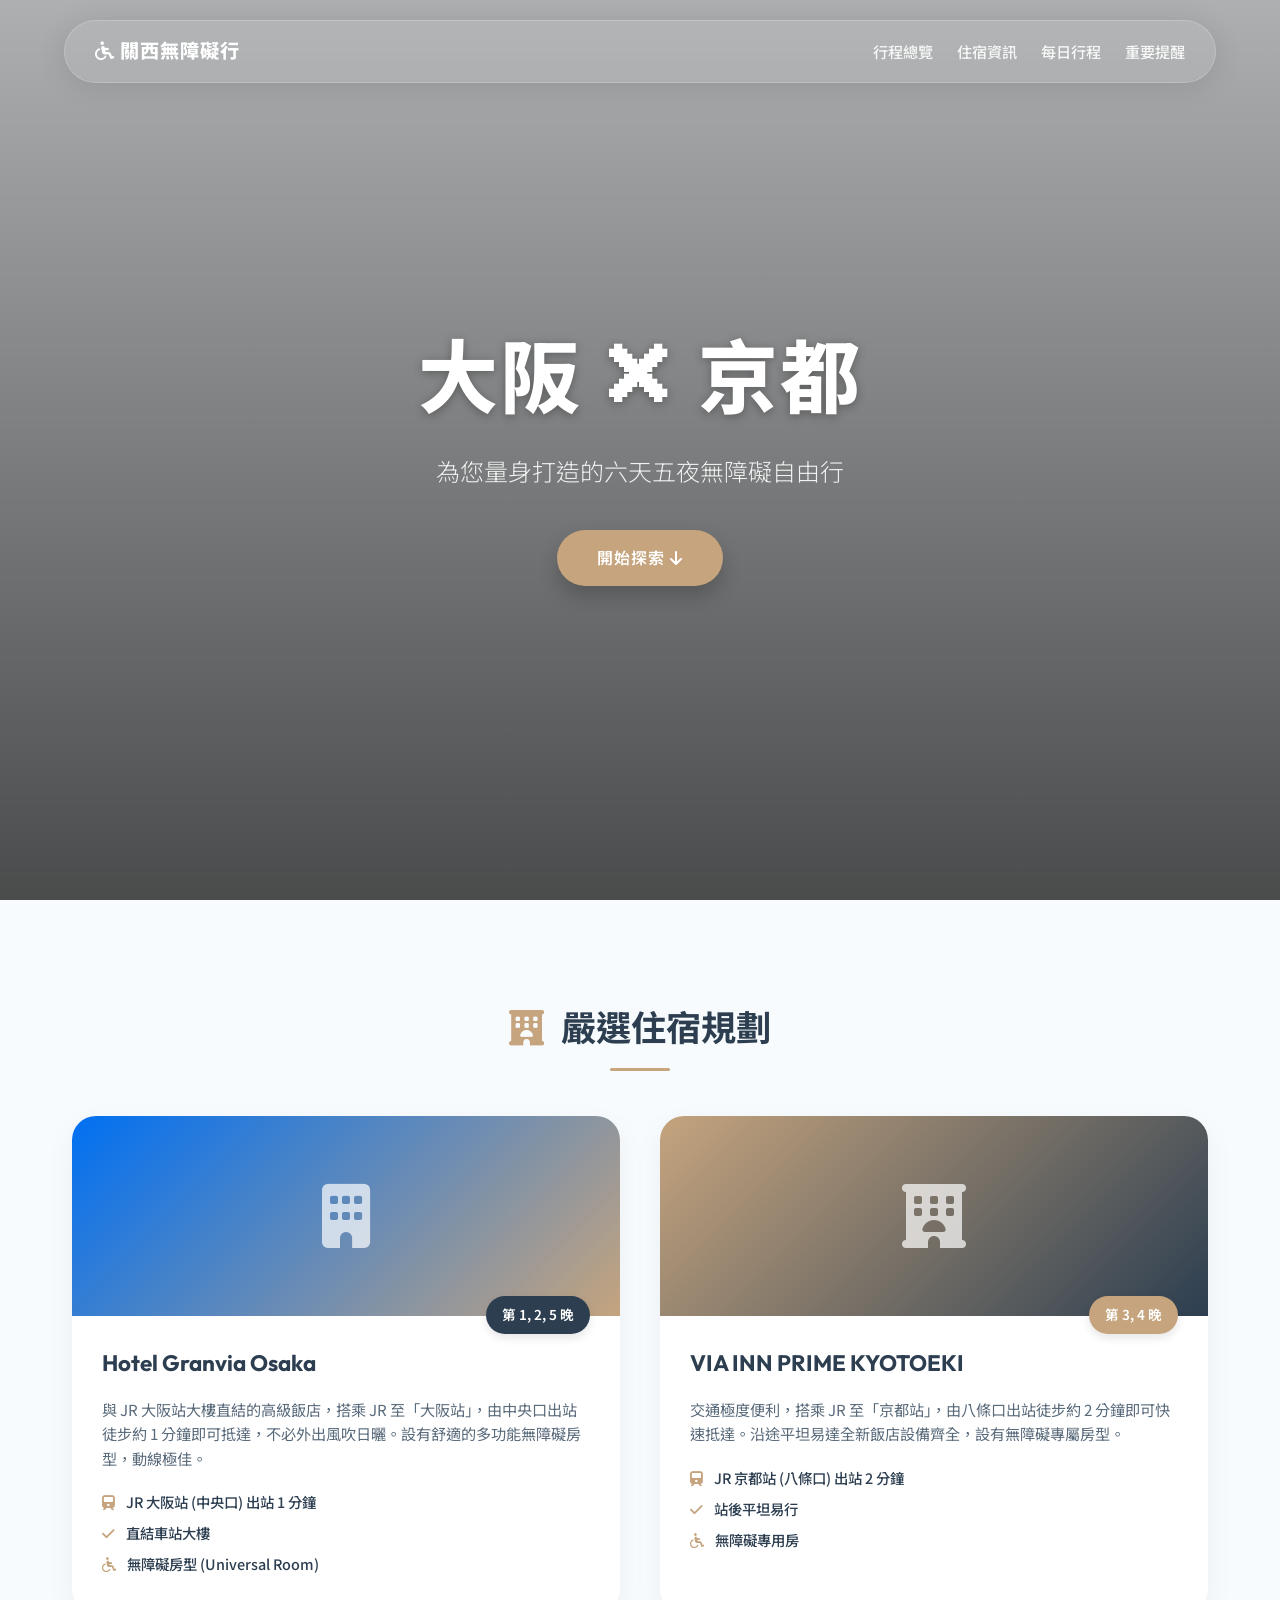
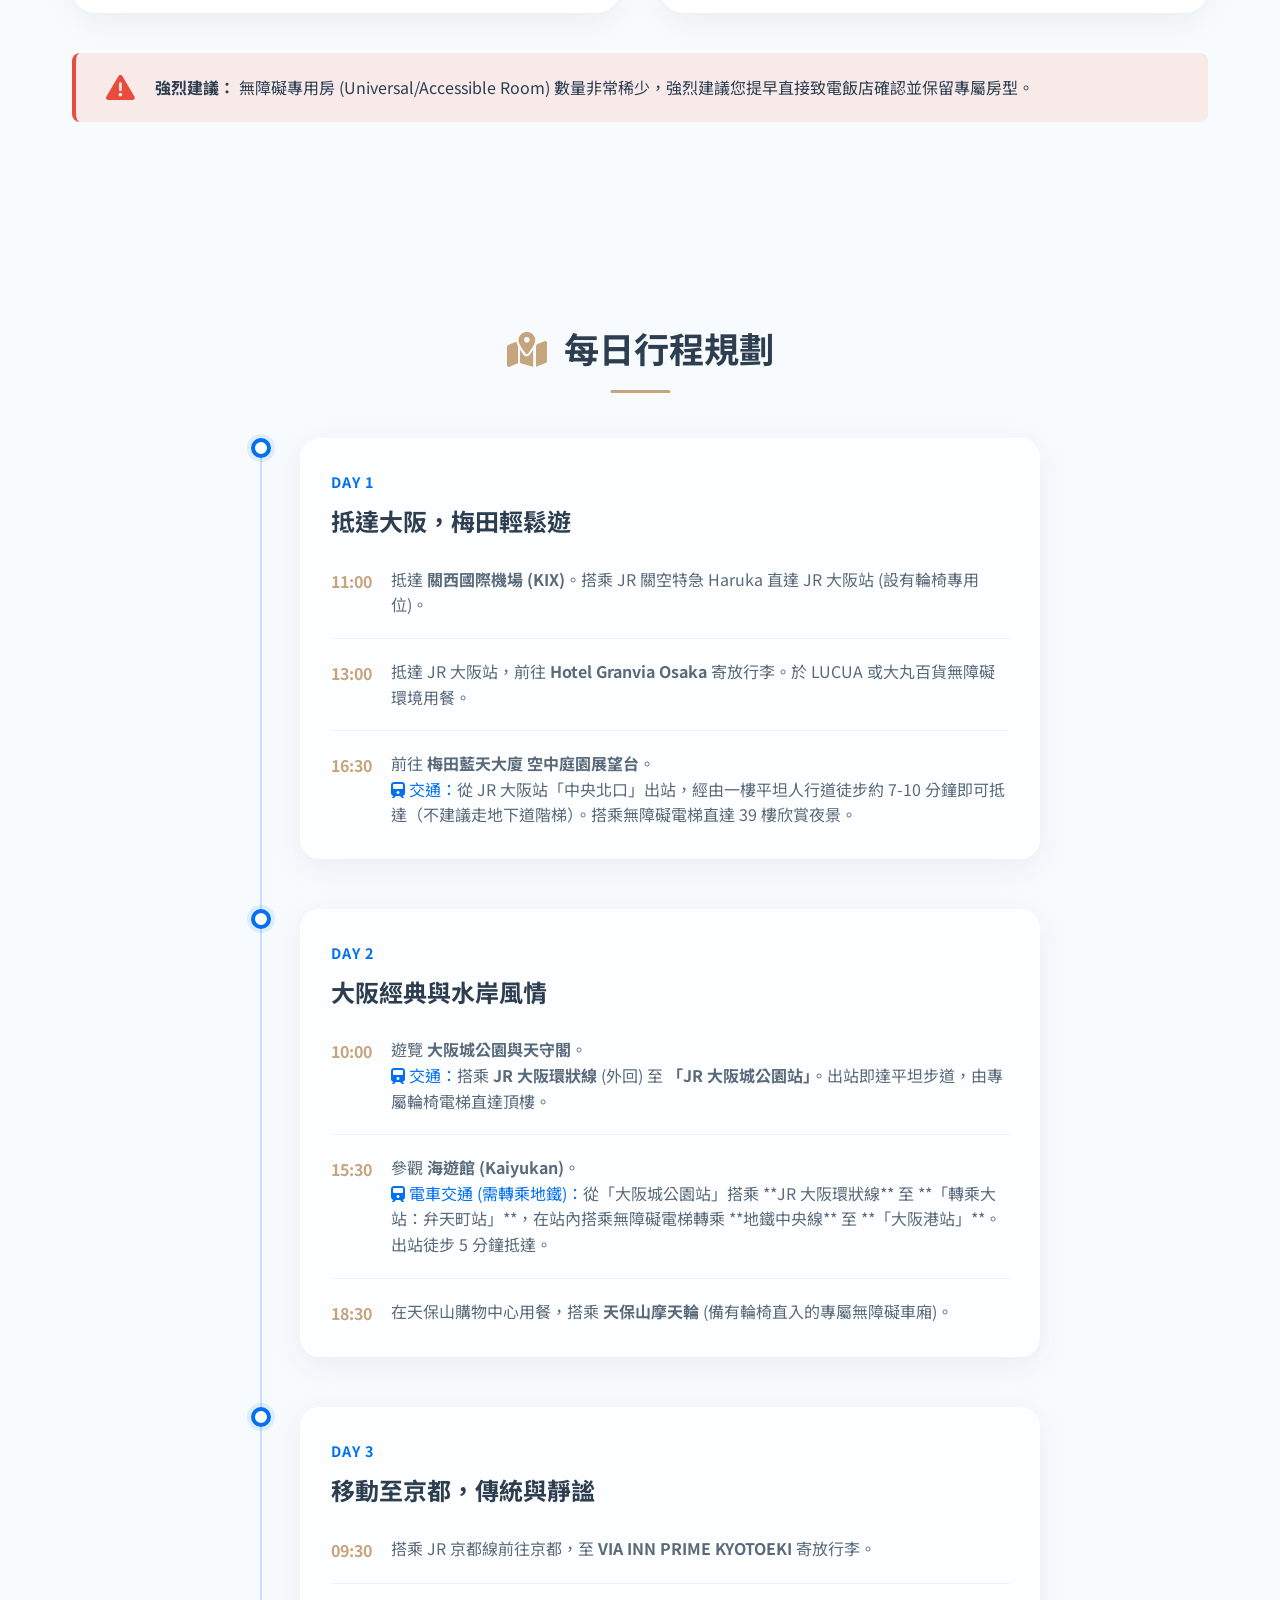
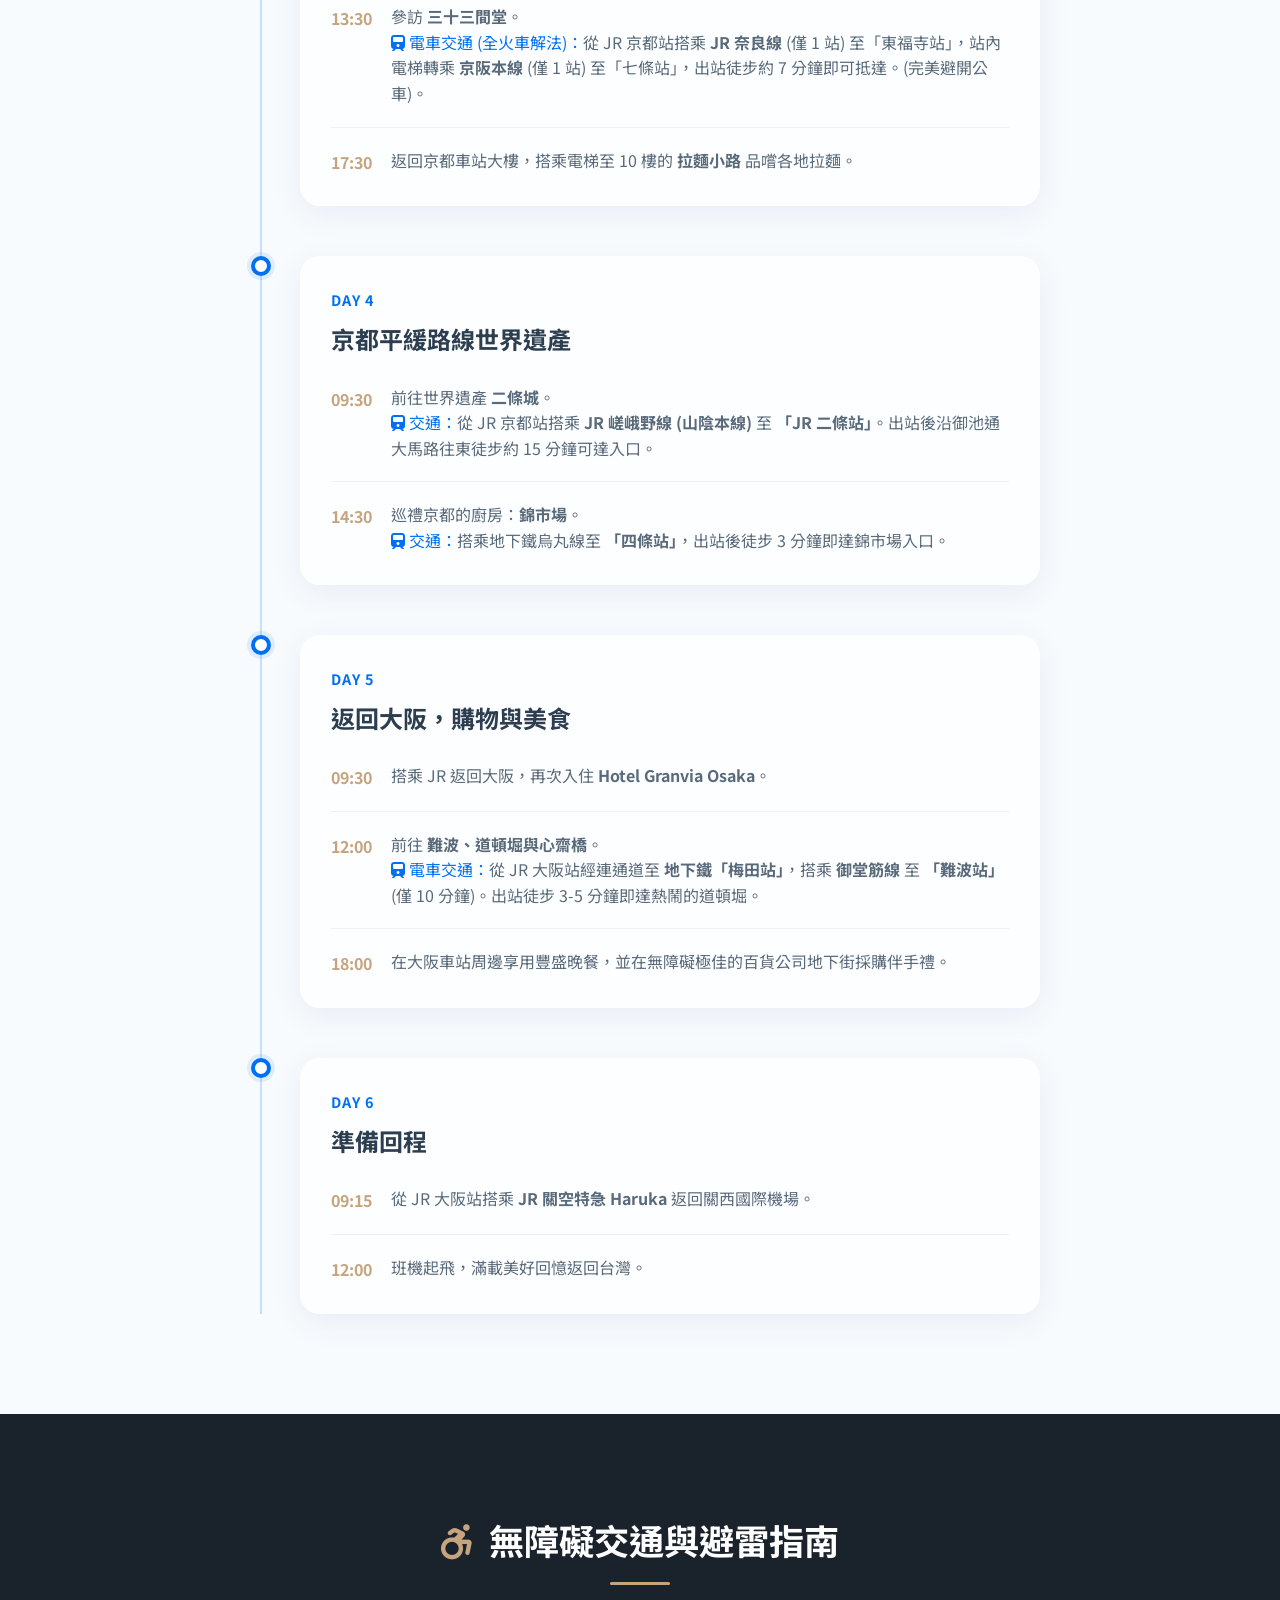
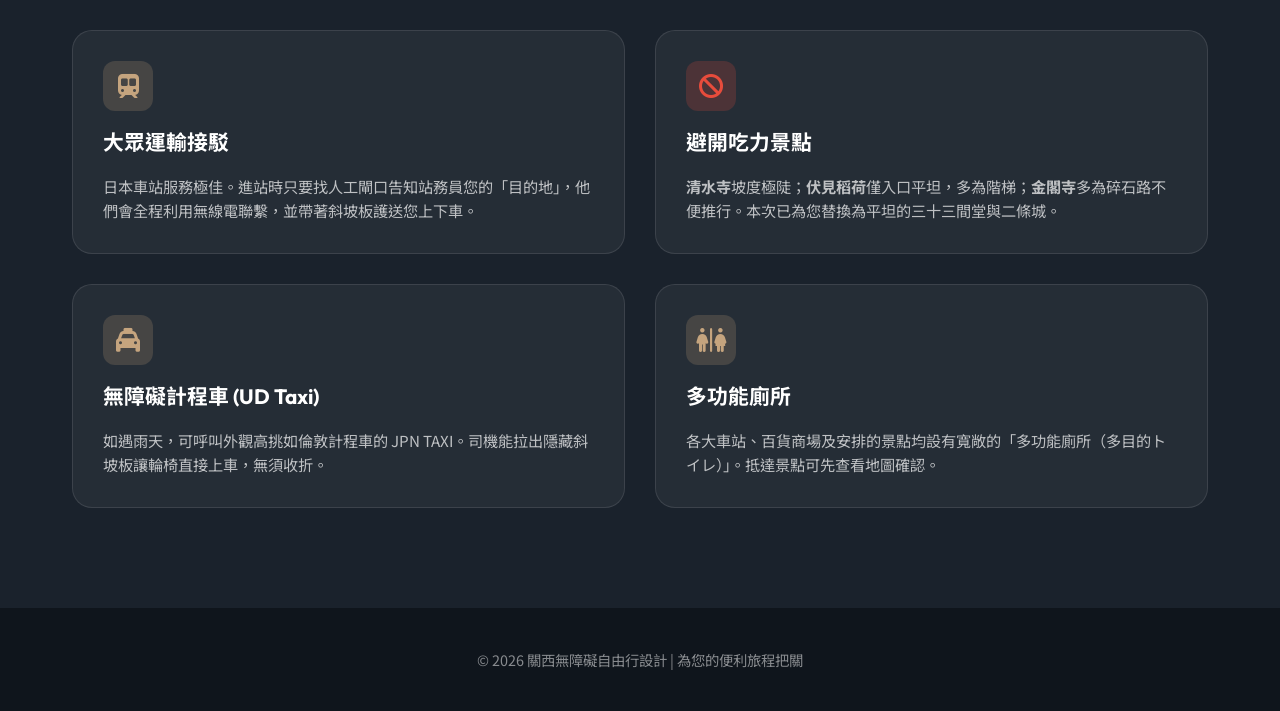
==== index.html @ 64d95405 "Add files via upload" ====
<!DOCTYPE html>
<html lang="zh-TW">
<head>
    <meta charset="UTF-8">
    <meta name="viewport" content="width=device-width, initial-scale=1.0">
    <title>關西專屬無障礙自由行 | 六天五夜深度導覽</title>
    <meta name="description" content="專為輪椅使用者設計的大阪、京都六天五夜無障礙自由行行程規劃，包含住宿、交通與景點安排。">
    <!-- Google Fonts -->
    <link rel="preconnect" href="https://fonts.googleapis.com">
    <link rel="preconnect" href="https://fonts.gstatic.com" crossorigin>
    <link href="https://fonts.googleapis.com/css2?family=Noto+Sans+TC:wght@300;400;500;700&family=Outfit:wght@400;600;800&display=swap" rel="stylesheet">
    <!-- Font Awesome -->
    <link rel="stylesheet" href="https://cdnjs.cloudflare.com/ajax/libs/font-awesome/6.4.0/css/all.min.css">
    <link rel="stylesheet" href="index.css">
</head>
<body>

    <!-- Hero Section -->
    <header class="hero">
        <div class="hero-background"></div>
        <div class="glass-nav">
            <div class="logo"><i class="fa-solid fa-wheelchair"></i> 關西無障礙行</div>
            <nav>
                <a href="#overview">行程總覽</a>
                <a href="#accommodation">住宿資訊</a>
                <a href="#itinerary">每日行程</a>
                <a href="#tips">重要提醒</a>
            </nav>
        </div>
        <div class="hero-content">
            <h1 class="animate-fade-up">大阪 ✕ 京都</h1>
            <p class="subtitle animate-fade-up" style="animation-delay: 0.2s;">為您量身打造的六天五夜無障礙自由行</p>
            <a href="#itinerary" class="cta-button animate-fade-up" style="animation-delay: 0.4s;">
                開始探索 <i class="fa-solid fa-arrow-down"></i>
            </a>
        </div>
    </header>

    <!-- Accommodation Section -->
    <section id="accommodation" class="section glass-section">
        <div class="container">
            <h2 class="section-title"><i class="fa-solid fa-hotel"></i> 嚴選住宿規劃</h2>
            <div class="cards-grid">
                <!-- Hotel 1 -->
                <div class="card hotel-card hover-lift">
                    <div class="card-image" style="background: linear-gradient(135deg, #0070f3, #c5a47e); display: flex; align-items: center; justify-content: center;"><i class="fa-solid fa-building" style="font-size: 4rem; color: rgba(255,255,255,0.7);"></i></div>
                    <div class="card-content">
                        <div class="badge">第 1, 2, 5 晚</div>
                        <h3>Hotel Granvia Osaka</h3>
                        <p class="hotel-desc">與 JR 大阪站大樓直結的高級飯店，搭乘 JR 至「大阪站」，由中央口出站徒步約 1 分鐘即可抵達，不必外出風吹日曬。設有舒適的多功能無障礙房型，動線極佳。</p>
                        <ul class="features">
                            <li><i class="fa-solid fa-train"></i> JR 大阪站 (中央口) 出站 1 分鐘</li>
                            <li><i class="fa-solid fa-check"></i> 直結車站大樓</li>
                            <li><i class="fa-solid fa-wheelchair"></i> 無障礙房型 (Universal Room)</li>
                        </ul>
                    </div>
                </div>
                <div class="card hotel-card hover-lift">
                    <div class="card-image" style="background: linear-gradient(135deg, #c5a47e, #2c3e50); display: flex; align-items: center; justify-content: center;"><i class="fa-solid fa-hotel" style="font-size: 4rem; color: rgba(255,255,255,0.7);"></i></div>
                    <div class="card-content">
                        <div class="badge kyoto-badge">第 3, 4 晚</div>
                        <h3>VIA INN PRIME KYOTOEKI</h3>
                        <p class="hotel-desc">交通極度便利，搭乘 JR 至「京都站」，由八條口出站徒步約 2 分鐘即可快速抵達。沿途平坦易達全新飯店設備齊全，設有無障礙專屬房型。</p>
                        <ul class="features">
                            <li><i class="fa-solid fa-train"></i> JR 京都站 (八條口) 出站 2 分鐘</li>
                            <li><i class="fa-solid fa-check"></i> 站後平坦易行</li>
                            <li><i class="fa-solid fa-wheelchair"></i> 無障礙專用房</li>
                        </ul>
                    </div>
                </div>
            </div>
            <div class="alert-box warning-alert">
                <i class="fa-solid fa-triangle-exclamation"></i>
                <div>
                    <strong>強烈建議：</strong>
                    無障礙專用房 (Universal/Accessible Room) 數量非常稀少，強烈建議您提早直接致電飯店確認並保留專屬房型。
                </div>
            </div>
        </div>
    </section>

    <!-- Itinerary Timeline -->
    <section id="itinerary" class="section">
        <div class="container">
            <h2 class="section-title"><i class="fa-solid fa-map-location-dot"></i> 每日行程規劃</h2>
            <div class="timeline">
                
                <!-- Day 1 -->
                <div class="timeline-item">
                    <div class="timeline-dot"></div>
                    <div class="timeline-content glass-card hover-scale">
                        <div class="day-number">Day 1</div>
                        <h3>抵達大阪，梅田輕鬆遊</h3>
                        <div class="time-block">
                            <span class="time">11:00</span>
                            <p>抵達 <strong>關西國際機場 (KIX)</strong>。搭乘 JR 關空特急 Haruka 直達 JR 大阪站 (設有輪椅專用位)。</p>
                        </div>
                        <div class="time-block">
                            <span class="time">13:00</span>
                            <p>抵達 JR 大阪站，前往 <strong>Hotel Granvia Osaka</strong> 寄放行李。於 LUCUA 或大丸百貨無障礙環境用餐。</p>
                        </div>
                        <div class="time-block">
                            <span class="time">16:30</span>
                            <p>前往 <strong>梅田藍天大廈 空中庭園展望台</strong>。<br><span style="color:var(--accent-blue)"><i class="fa-solid fa-train"></i> 交通：</span>從 JR 大阪站「中央北口」出站，經由一樓平坦人行道徒步約 7-10 分鐘即可抵達（不建議走地下道階梯）。搭乘無障礙電梯直達 39 樓欣賞夜景。</p>
                        </div>
                    </div>
                </div>

                <!-- Day 2 -->
                <div class="timeline-item">
                    <div class="timeline-dot"></div>
                    <div class="timeline-content glass-card hover-scale">
                        <div class="day-number">Day 2</div>
                        <h3>大阪經典與水岸風情</h3>
                        <div class="time-block">
                            <span class="time">10:00</span>
                            <p>遊覽 <strong>大阪城公園與天守閣</strong>。<br><span style="color:var(--accent-blue)"><i class="fa-solid fa-train"></i> 交通：</span>搭乘 <strong>JR 大阪環狀線</strong> (外回) 至 <strong>「JR 大阪城公園站」</strong>。出站即達平坦步道，由專屬輪椅電梯直達頂樓。</p>
                        </div>
                        <div class="time-block">
                            <span class="time">15:30</span>
                            <p>參觀 <strong>海遊館 (Kaiyukan)</strong>。<br><span style="color:var(--accent-blue)"><i class="fa-solid fa-train"></i> 電車交通 (需轉乘地鐵)：</span>從「大阪城公園站」搭乘 **JR 大阪環狀線** 至 **「轉乘大站：弁天町站」**，在站內搭乘無障礙電梯轉乘 **地鐵中央線** 至 **「大阪港站」**。出站徒步 5 分鐘抵達。</p>
                        </div>
                        <div class="time-block">
                            <span class="time">18:30</span>
                            <p>在天保山購物中心用餐，搭乘 <strong>天保山摩天輪</strong> (備有輪椅直入的專屬無障礙車廂)。</p>
                        </div>
                    </div>
                </div>

                <!-- Day 3 -->
                <div class="timeline-item">
                    <div class="timeline-dot"></div>
                    <div class="timeline-content glass-card hover-scale">
                        <div class="day-number">Day 3</div>
                        <h3>移動至京都，傳統與靜謐</h3>
                        <div class="time-block">
                            <span class="time">09:30</span>
                            <p>搭乘 JR 京都線前往京都，至 <strong>VIA INN PRIME KYOTOEKI</strong> 寄放行李。</p>
                        </div>
                        <div class="time-block">
                            <span class="time">13:30</span>
                            <p>參訪 <strong>三十三間堂</strong>。<br><span style="color:var(--accent-blue)"><i class="fa-solid fa-train"></i> 電車交通 (全火車解法)：</span>從 JR 京都站搭乘 <strong>JR 奈良線</strong> (僅 1 站) 至「東福寺站」，站內電梯轉乘 <strong>京阪本線</strong> (僅 1 站) 至「七條站」，出站徒步約 7 分鐘即可抵達。(完美避開公車)。</p>
                        </div>
                        <div class="time-block">
                            <span class="time">17:30</span>
                            <p>返回京都車站大樓，搭乘電梯至 10 樓的 <strong>拉麵小路</strong> 品嚐各地拉麵。</p>
                        </div>
                    </div>
                </div>

                <!-- Day 4 -->
                <div class="timeline-item">
                    <div class="timeline-dot"></div>
                    <div class="timeline-content glass-card hover-scale">
                        <div class="day-number">Day 4</div>
                        <h3>京都平緩路線世界遺產</h3>
                        <div class="time-block">
                            <span class="time">09:30</span>
                            <p>前往世界遺產 <strong>二條城</strong>。<br><span style="color:var(--accent-blue)"><i class="fa-solid fa-train"></i> 交通：</span>從 JR 京都站搭乘 <strong>JR 嵯峨野線 (山陰本線)</strong> 至 <strong>「JR 二條站」</strong>。出站後沿御池通大馬路往東徒步約 15 分鐘可達入口。</p>
                        </div>
                        <div class="time-block">
                            <span class="time">14:30</span>
                            <p>巡禮京都的廚房：<strong>錦市場</strong>。<br><span style="color:var(--accent-blue)"><i class="fa-solid fa-train"></i> 交通：</span>搭乘地下鐵烏丸線至 <strong>「四條站」</strong>，出站後徒步 3 分鐘即達錦市場入口。</p>
                        </div>
                    </div>
                </div>

                <!-- Day 5 -->
                <div class="timeline-item">
                    <div class="timeline-dot"></div>
                    <div class="timeline-content glass-card hover-scale">
                        <div class="day-number">Day 5</div>
                        <h3>返回大阪，購物與美食</h3>
                        <div class="time-block">
                            <span class="time">09:30</span>
                            <p>搭乘 JR 返回大阪，再次入住 <strong>Hotel Granvia Osaka</strong>。</p>
                        </div>
                        <div class="time-block">
                            <span class="time">12:00</span>
                            <p>前往 <strong>難波、道頓堀與心齋橋</strong>。<br><span style="color:var(--accent-blue)"><i class="fa-solid fa-train"></i> 電車交通：</span>從 JR 大阪站經連通道至 <strong>地下鐵「梅田站」</strong>，搭乘 <strong>御堂筋線</strong> 至 <strong>「難波站」</strong> (僅 10 分鐘)。出站徒步 3-5 分鐘即達熱鬧的道頓堀。</p>
                        </div>
                        <div class="time-block">
                            <span class="time">18:00</span>
                            <p>在大阪車站周邊享用豐盛晚餐，並在無障礙極佳的百貨公司地下街採購伴手禮。</p>
                        </div>
                    </div>
                </div>

                <!-- Day 6 -->
                <div class="timeline-item">
                    <div class="timeline-dot"></div>
                    <div class="timeline-content glass-card hover-scale">
                        <div class="day-number">Day 6</div>
                        <h3>準備回程</h3>
                        <div class="time-block">
                            <span class="time">09:15</span>
                            <p>從 JR 大阪站搭乘 <strong>JR 關空特急 Haruka</strong> 返回關西國際機場。</p>
                        </div>
                        <div class="time-block">
                            <span class="time">12:00</span>
                            <p>班機起飛，滿載美好回憶返回台灣。</p>
                        </div>
                    </div>
                </div>

            </div>
        </div>
    </section>

    <!-- Tips Section -->
    <section id="tips" class="section dark-section">
        <div class="container">
            <h2 class="section-title"><i class="fa-solid fa-wheelchair-move"></i> 無障礙交通與避雷指南</h2>
            <div class="grid-2-col">
                <div class="tip-card">
                    <div class="tip-icon"><i class="fa-solid fa-train-subway"></i></div>
                    <h3>大眾運輸接駁</h3>
                    <p>日本車站服務極佳。進站時只要找人工閘口告知站務員您的「目的地」，他們會全程利用無線電聯繫，並帶著斜坡板護送您上下車。</p>
                </div>
                <div class="tip-card danger-tip">
                    <div class="tip-icon"><i class="fa-solid fa-ban"></i></div>
                    <h3>避開吃力景點</h3>
                    <p><strong>清水寺</strong>坡度極陡；<strong>伏見稻荷</strong>僅入口平坦，多為階梯；<strong>金閣寺</strong>多為碎石路不便推行。本次已為您替換為平坦的三十三間堂與二條城。</p>
                </div>
                <div class="tip-card">
                    <div class="tip-icon"><i class="fa-solid fa-taxi"></i></div>
                    <h3>無障礙計程車 (UD Taxi)</h3>
                    <p>如遇雨天，可呼叫外觀高挑如倫敦計程車的 JPN TAXI。司機能拉出隱藏斜坡板讓輪椅直接上車，無須收折。</p>
                </div>
                <div class="tip-card">
                    <div class="tip-icon"><i class="fa-solid fa-restroom"></i></div>
                    <h3>多功能廁所</h3>
                    <p>各大車站、百貨商場及安排的景點均設有寬敞的「多功能廁所（多目的トイレ）」。抵達景點可先查看地圖確認。</p>
                </div>
            </div>
        </div>
    </section>

    <footer>
        <div class="container text-center">
            <p>&copy; 2026 關西無障礙自由行設計 | 為您的便利旅程把關</p>
        </div>
    </footer>

    <script>
        // Simple scroll animation script
        const observerOptions = {
            threshold: 0.1,
            rootMargin: "0px 0px -50px 0px"
        };

        const observer = new IntersectionObserver((entries) => {
            entries.forEach(entry => {
                if (entry.isIntersecting) {
                    entry.target.classList.add('in-view');
                }
            });
        }, observerOptions);

        document.querySelectorAll('.timeline-item, .card, .tip-card').forEach(el => {
            el.classList.add('animate-on-scroll');
            observer.observe(el);
        });
    </script>
</body>
</html>
---- index.css ----
/* CSS Variables for Premium Aesthetic */
:root {
    --primary-bg: #f8fbfd;
    --text-main: #2c3e50;
    --text-muted: #596a7b;
    --accent-blue: #0070f3;
    --accent-gold: #c5a47e;
    --danger-red: #e74c3c;
    --glass-bg: rgba(255, 255, 255, 0.7);
    --glass-border: rgba(255, 255, 255, 0.4);
    --glass-shadow: 0 8px 32px 0 rgba(31, 38, 135, 0.07);
    --transition-smooth: all 0.4s cubic-bezier(0.16, 1, 0.3, 1);
}

/* Reset & Typgraphy */
* {
    margin: 0;
    padding: 0;
    box-sizing: border-box;
}

html {
    scroll-behavior: smooth;
}

body {
    font-family: 'Noto Sans TC', sans-serif;
    background-color: var(--primary-bg);
    color: var(--text-main);
    line-height: 1.6;
    overflow-x: hidden;
}

h1, h2, h3, .logo {
    font-family: 'Outfit', 'Noto Sans TC', sans-serif;
}

.container {
    max-width: 1200px;
    margin: 0 auto;
    padding: 0 2rem;
}

/* Animations */
@keyframes fadeUp {
    from { opacity: 0; transform: translateY(30px); }
    to { opacity: 1; transform: translateY(0); }
}

.animate-fade-up {
    opacity: 0;
    animation: fadeUp 0.8s forwards;
}

/* Hero Section */
.hero {
    position: relative;
    height: 100vh;
    min-height: 600px;
    display: flex;
    align-items: center;
    justify-content: center;
    overflow: hidden;
}

.hero-background {
    position: absolute;
    top: 0; left: 0; width: 100%; height: 100%;
    /* Using Unsplash for premium beautiful Osaka background */
    background-image: linear-gradient(to bottom, rgba(0,0,0,0.3), rgba(0,0,0,0.7)), url('https://images.unsplash.com/photo-1590559899731-a382839cecdf?ixlib=rb-4.0.3&auto=format&fit=crop&w=1920&q=80');
    background-size: cover;
    background-position: center;
    z-index: 1;
}

.glass-nav {
    position: absolute;
    top: 20px;
    left: 50%;
    transform: translateX(-50%);
    width: 90%;
    max-width: 1200px;
    display: flex;
    justify-content: space-between;
    align-items: center;
    padding: 15px 30px;
    background: rgba(255, 255, 255, 0.1);
    backdrop-filter: blur(10px);
    -webkit-backdrop-filter: blur(10px);
    border: 1px solid rgba(255, 255, 255, 0.2);
    border-radius: 50px;
    z-index: 10;
    box-shadow: 0 4px 30px rgba(0, 0, 0, 0.1);
}

.logo {
    color: white;
    font-size: 1.2rem;
    font-weight: 800;
    letter-spacing: 1px;
}

nav a {
    color: rgba(255, 255, 255, 0.9);
    text-decoration: none;
    margin-left: 20px;
    font-size: 0.95rem;
    font-weight: 500;
    transition: var(--transition-smooth);
}

nav a:hover {
    color: var(--accent-gold);
}

.hero-content {
    position: relative;
    z-index: 2;
    text-align: center;
    color: white;
    padding: 0 20px;
}

.hero-content h1 {
    font-size: clamp(3rem, 8vw, 5rem);
    font-weight: 800;
    letter-spacing: 2px;
    margin-bottom: 10px;
    text-shadow: 0 2px 10px rgba(0,0,0,0.3);
}

.hero-content .subtitle {
    font-size: clamp(1.1rem, 2vw, 1.5rem);
    font-weight: 300;
    margin-bottom: 40px;
    color: rgba(255, 255, 255, 0.9);
}

.cta-button {
    display: inline-block;
    padding: 15px 40px;
    background-color: var(--accent-gold);
    color: white;
    text-decoration: none;
    border-radius: 50px;
    font-weight: 600;
    letter-spacing: 1px;
    transition: var(--transition-smooth);
    box-shadow: 0 10px 20px rgba(0,0,0,0.2);
}

.cta-button:hover {
    transform: translateY(-3px);
    background-color: #b3926a;
    box-shadow: 0 15px 25px rgba(0,0,0,0.3);
}

/* Sections */
.section {
    padding: 100px 0;
}

.section-title {
    text-align: center;
    font-size: 2.2rem;
    margin-bottom: 60px;
    position: relative;
    display: inline-block;
    left: 50%;
    transform: translateX(-50%);
    color: var(--text-main);
}

.section-title::after {
    content: '';
    position: absolute;
    bottom: -15px;
    left: 50%;
    transform: translateX(-50%);
    width: 60px;
    height: 3px;
    background-color: var(--accent-gold);
    border-radius: 2px;
}

.section-title i {
    color: var(--accent-gold);
    margin-right: 10px;
}

/* Cards & Glassmorphism */
.cards-grid {
    display: grid;
    grid-template-columns: repeat(auto-fit, minmax(300px, 1fr));
    gap: 40px;
    margin-bottom: 40px;
}

.card {
    background: #fff;
    border-radius: 24px;
    overflow: hidden;
    box-shadow: 0 10px 30px rgba(0,0,0,0.05);
    transition: var(--transition-smooth);
    position: relative;
}

.hover-lift:hover {
    transform: translateY(-10px);
    box-shadow: 0 20px 40px rgba(0,0,0,0.1);
}

.card-image {
    height: 200px;
    background-size: cover;
    background-position: center;
}

.bg-osaka-hotel {
    background-image: url('https://images.unsplash.com/photo-1590403759363-f27357c32bf2?ixlib=rb-4.0.3&auto=format&fit=crop&w=800&q=80');
}

.bg-kyoto-hotel {
    background-image: url('https://images.unsplash.com/photo-1498654896293-37aacf113fd9?ixlib=rb-4.0.3&auto=format&fit=crop&w=800&q=80');
}

.card-content {
    padding: 30px;
    position: relative;
}

.badge {
    position: absolute;
    top: -20px;
    right: 30px;
    background: var(--text-main);
    color: white;
    padding: 8px 16px;
    border-radius: 20px;
    font-size: 0.85rem;
    font-weight: 600;
    box-shadow: 0 4px 10px rgba(0,0,0,0.1);
}

.kyoto-badge {
    background: var(--accent-gold);
}

.hotel-card h3 {
    margin-bottom: 15px;
    font-size: 1.4rem;
}

.hotel-desc {
    color: var(--text-muted);
    font-size: 0.95rem;
    margin-bottom: 20px;
}

.features {
    list-style: none;
    font-size: 0.9rem;
    color: var(--text-main);
    font-weight: 500;
}

.features li {
    margin-bottom: 8px;
}

.features i {
    color: var(--accent-gold);
    margin-right: 8px;
}

/* Alerts */
.alert-box {
    background: rgba(231, 76, 60, 0.1);
    border-left: 4px solid var(--danger-red);
    padding: 20px 30px;
    border-radius: 8px;
    display: flex;
    align-items: center;
    gap: 20px;
}

.warning-alert i {
    color: var(--danger-red);
    font-size: 1.8rem;
}

/* Timeline */
.timeline {
    position: relative;
    max-width: 800px;
    margin: 0 auto;
}

.timeline::before {
    content: '';
    position: absolute;
    top: 0;
    bottom: 0;
    left: 20px;
    width: 2px;
    background: rgba(0, 112, 243, 0.2);
}

.timeline-item {
    position: relative;
    padding-left: 60px;
    margin-bottom: 50px;
}

.timeline-item:last-child {
    margin-bottom: 0;
}

.timeline-dot {
    position: absolute;
    left: 11px;
    top: 0;
    width: 20px;
    height: 20px;
    background: white;
    border: 4px solid var(--accent-blue);
    border-radius: 50%;
    z-index: 2;
    box-shadow: 0 0 0 4px rgba(0, 112, 243, 0.1);
}

.glass-card {
    background: var(--glass-bg);
    backdrop-filter: blur(10px);
    -webkit-backdrop-filter: blur(10px);
    border: 1px solid var(--glass-border);
    padding: 30px;
    border-radius: 20px;
    box-shadow: var(--glass-shadow);
    transition: var(--transition-smooth);
}

.hover-scale:hover {
    transform: scale(1.02);
    box-shadow: 0 15px 35px rgba(31, 38, 135, 0.1);
}

.day-number {
    display: inline-block;
    color: var(--accent-blue);
    font-weight: 700;
    font-size: 0.9rem;
    letter-spacing: 1px;
    text-transform: uppercase;
    margin-bottom: 10px;
}

.timeline-content h3 {
    font-size: 1.5rem;
    margin-bottom: 25px;
    color: var(--text-main);
}

.time-block {
    display: flex;
    margin-bottom: 20px;
    padding-bottom: 20px;
    border-bottom: 1px solid rgba(0,0,0,0.05);
}

.time-block:last-child {
    margin-bottom: 0;
    padding-bottom: 0;
    border-bottom: none;
}

.time-block .time {
    font-weight: 700;
    color: var(--accent-gold);
    min-width: 60px;
    padding-top: 2px;
}

.time-block p {
    color: var(--text-muted);
}

/* Dark Section / Tips */
.dark-section {
    background-color: #1a222c;
    color: white;
}

.dark-section .section-title {
    color: white;
}

.grid-2-col {
    display: grid;
    grid-template-columns: repeat(auto-fit, minmax(400px, 1fr));
    gap: 30px;
}

.tip-card {
    background: rgba(255, 255, 255, 0.05);
    border: 1px solid rgba(255, 255, 255, 0.1);
    padding: 30px;
    border-radius: 20px;
    display: flex;
    flex-direction: column;
    gap: 15px;
    transition: var(--transition-smooth);
}

.tip-card:hover {
    background: rgba(255, 255, 255, 0.08);
    transform: translateY(-5px);
}

.tip-icon {
    width: 50px;
    height: 50px;
    background: rgba(197, 164, 126, 0.2);
    color: var(--accent-gold);
    display: flex;
    align-items: center;
    justify-content: center;
    border-radius: 12px;
    font-size: 1.5rem;
}

.tip-card h3 {
    font-size: 1.3rem;
}

.tip-card p {
    color: rgba(255, 255, 255, 0.7);
    font-size: 0.95rem;
}

.danger-tip .tip-icon {
    background: rgba(231, 76, 60, 0.2);
    color: var(--danger-red);
}

/* Footer */
footer {
    background: #0f151c;
    color: rgba(255,255,255,0.5);
    padding: 40px 0;
    font-size: 0.9rem;
}

.text-center {
    text-align: center;
}

/* Scroll Animation States */
.animate-on-scroll {
    opacity: 0;
    transform: translateY(30px);
    transition: all 0.8s cubic-bezier(0.16, 1, 0.3, 1);
}

.animate-on-scroll.in-view {
    opacity: 1;
    transform: translateY(0);
}

/* Responsive */
@media (max-width: 768px) {
    .glass-nav {
        flex-direction: column;
        gap: 15px;
        border-radius: 20px;
    }
    nav a {
        margin: 0 10px;
    }
    .grid-2-col {
        grid-template-columns: 1fr;
    }
    .time-block {
        flex-direction: column;
        gap: 5px;
    }
}
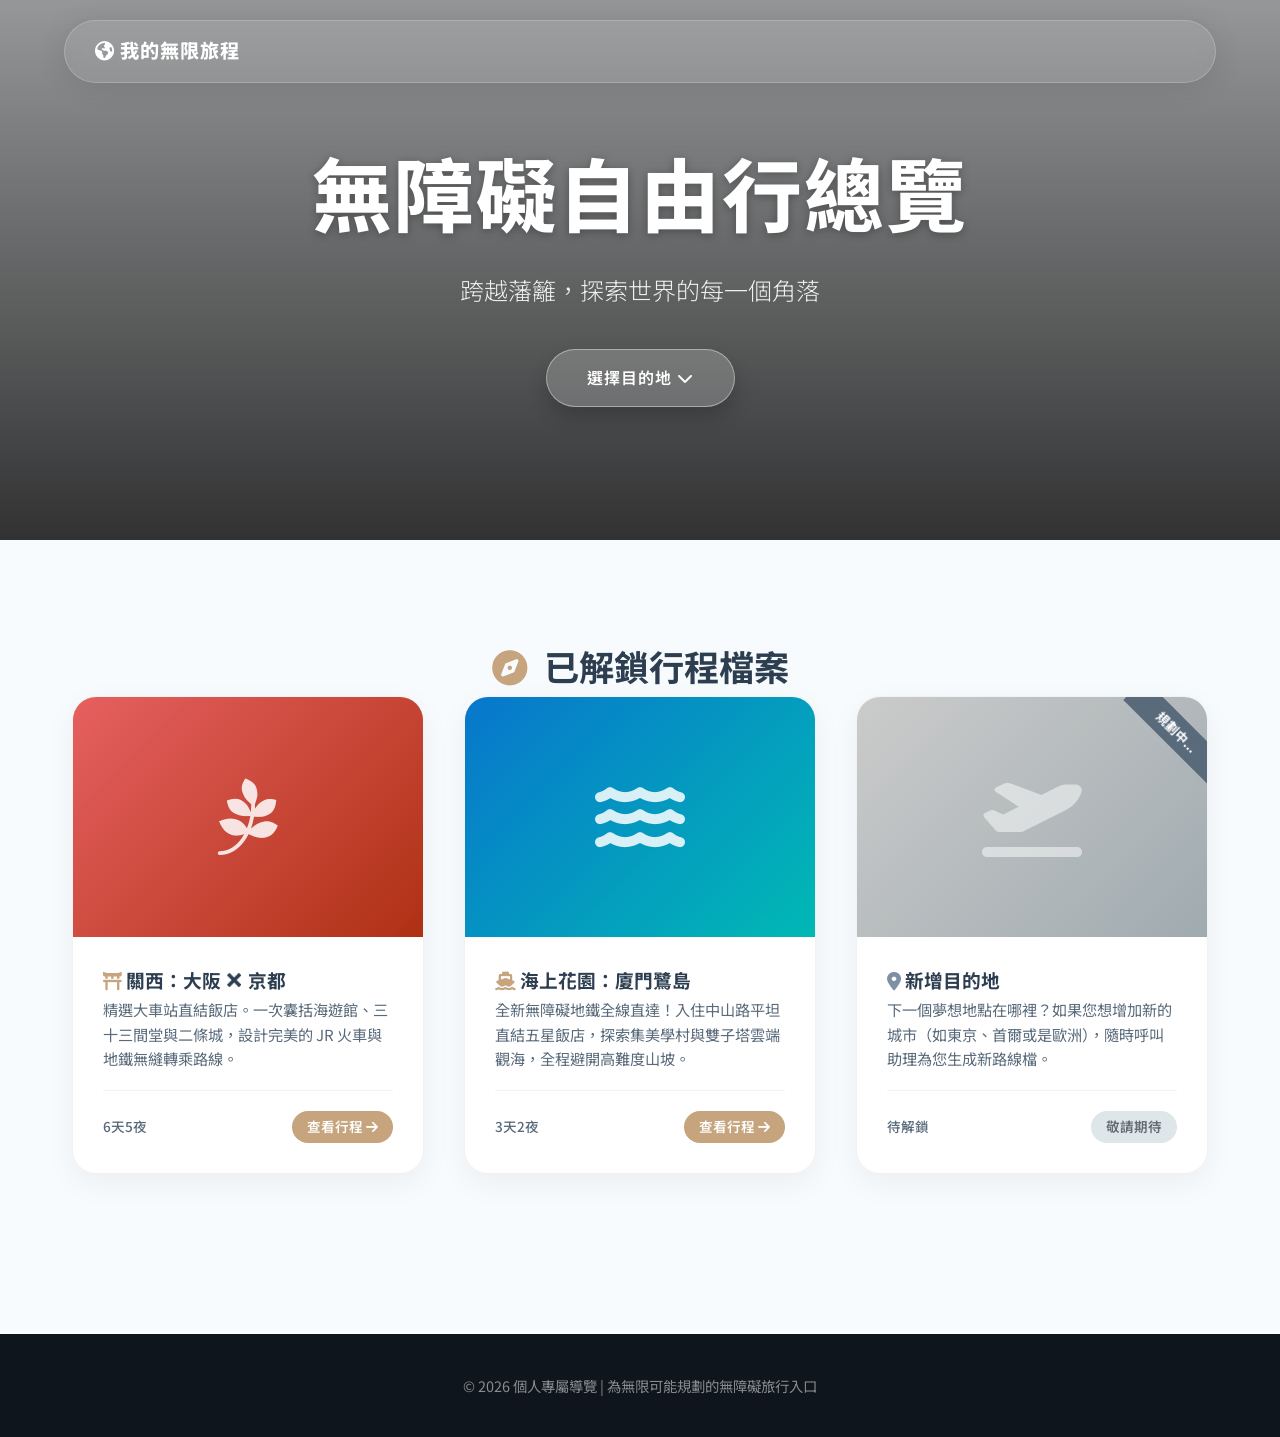
==== commit b321bf58: "Add files via upload" ====
--- a/index.html
+++ b/index.html
@@ -3,8 +3,8 @@
 <head>
     <meta charset="UTF-8">
     <meta name="viewport" content="width=device-width, initial-scale=1.0">
-    <title>關西專屬無障礙自由行 | 六天五夜深度導覽</title>
-    <meta name="description" content="專為輪椅使用者設計的大阪、京都六天五夜無障礙自由行行程規劃，包含住宿、交通與景點安排。">
+    <title>我的無障礙自由行 | 專屬行程規劃總覽</title>
+    <meta name="description" content="個人無障礙專屬自由行行程總入口，包含大阪、廈門等精選目的地。">
     <!-- Google Fonts -->
     <link rel="preconnect" href="https://fonts.googleapis.com">
     <link rel="preconnect" href="https://fonts.gstatic.com" crossorigin>
@@ -12,243 +12,205 @@
     <!-- Font Awesome -->
     <link rel="stylesheet" href="https://cdnjs.cloudflare.com/ajax/libs/font-awesome/6.4.0/css/all.min.css">
     <link rel="stylesheet" href="index.css">
+    <style>
+        /* Override Hero Background for Portal */
+        .hero-background {
+            background-image: linear-gradient(to bottom, rgba(0,0,0,0.4), rgba(0,0,0,0.8)), url('https://images.unsplash.com/photo-1436491865332-7a61a109cc05?ixlib=rb-4.0.3&auto=format&fit=crop&w=1920&q=80');
+        }
+
+        .portal-grid {
+            display: grid;
+            grid-template-columns: repeat(auto-fit, minmax(320px, 1fr));
+            gap: 40px;
+            margin-top: -60px; /* Lift over the section border slightly */
+            padding-bottom: 60px;
+        }
+
+        .dest-link {
+            text-decoration: none;
+            color: inherit;
+            display: block;
+        }
+
+        .dest-card {
+            height: 100%;
+            display: flex;
+            flex-direction: column;
+            cursor: pointer;
+            border: 1px solid rgba(0,0,0,0.05);
+        }
+
+        .dest-card .card-image {
+            height: 240px;
+            display: flex;
+            align-items: center;
+            justify-content: center;
+            position: relative;
+            overflow: hidden;
+        }
+
+        .dest-card .card-image::after {
+            content: '';
+            position: absolute;
+            top: 0; left: 0; width: 100%; height: 100%;
+            background: rgba(0,0,0,0.1);
+            transition: all 0.3s ease;
+        }
+
+        .dest-link:hover .dest-card .card-image::after {
+            background: rgba(0,0,0,0);
+            transform: scale(1.05);
+        }
+
+        .dest-card .card-image i {
+            z-index: 2;
+            transition: transform 0.4s cubic-bezier(0.16, 1, 0.3, 1);
+        }
+
+        .dest-link:hover .dest-card .card-image i {
+            transform: scale(1.1);
+        }
+
+        .coming-soon-card {
+            opacity: 0.7;
+            position: relative;
+        }
+        
+        .coming-soon-card::after {
+            content: "規劃中...";
+            position: absolute;
+            top: 20px;
+            right: -30px;
+            background: var(--text-muted);
+            color: white;
+            font-size: 0.8rem;
+            font-weight: bold;
+            padding: 5px 35px;
+            transform: rotate(45deg);
+            z-index: 10;
+        }
+
+        .dest-meta {
+            display: flex;
+            justify-content: space-between;
+            align-items: center;
+            margin-top: auto;
+            padding-top: 20px;
+            border-top: 1px solid rgba(0,0,0,0.05);
+            color: var(--accent-blue);
+            font-weight: 500;
+            font-size: 0.95rem;
+        }
+
+        .dest-meta span {
+            color: var(--text-muted);
+            font-size: 0.85rem;
+        }
+        
+        .dest-btn {
+            background: var(--accent-gold);
+            color: white;
+            border-radius: 20px;
+            padding: 5px 15px;
+            font-size: 0.85rem;
+            font-weight: 600;
+            transition: all 0.2s;
+        }
+
+        .dest-link:hover .dest-btn {
+            background: var(--accent-blue);
+            transform: translateX(5px);
+        }
+    </style>
 </head>
 <body>
 
     <!-- Hero Section -->
-    <header class="hero">
+    <header class="hero" style="min-height: 500px; height: 60vh;">
         <div class="hero-background"></div>
         <div class="glass-nav">
-            <div class="logo"><i class="fa-solid fa-wheelchair"></i> 關西無障礙行</div>
-            <nav>
-                <a href="#overview">行程總覽</a>
-                <a href="#accommodation">住宿資訊</a>
-                <a href="#itinerary">每日行程</a>
-                <a href="#tips">重要提醒</a>
-            </nav>
+            <div class="logo"><i class="fa-solid fa-earth-americas"></i> 我的無限旅程</div>
         </div>
         <div class="hero-content">
-            <h1 class="animate-fade-up">大阪 ✕ 京都</h1>
-            <p class="subtitle animate-fade-up" style="animation-delay: 0.2s;">為您量身打造的六天五夜無障礙自由行</p>
-            <a href="#itinerary" class="cta-button animate-fade-up" style="animation-delay: 0.4s;">
-                開始探索 <i class="fa-solid fa-arrow-down"></i>
+            <h1 class="animate-fade-up">無障礙自由行總覽</h1>
+            <p class="subtitle animate-fade-up" style="animation-delay: 0.2s;">跨越藩籬，探索世界的每一個角落</p>
+            <a href="#destinations" class="cta-button animate-fade-up" style="animation-delay: 0.4s; background: rgba(255,255,255,0.2); backdrop-filter: blur(5px); border: 1px solid rgba(255,255,255,0.4);">
+                選擇目的地 <i class="fa-solid fa-chevron-down"></i>
             </a>
         </div>
     </header>
 
-    <!-- Accommodation Section -->
-    <section id="accommodation" class="section glass-section">
+    <!-- Destinations Section -->
+    <section id="destinations" class="section glass-section">
         <div class="container">
-            <h2 class="section-title"><i class="fa-solid fa-hotel"></i> 嚴選住宿規劃</h2>
-            <div class="cards-grid">
-                <!-- Hotel 1 -->
-                <div class="card hotel-card hover-lift">
-                    <div class="card-image" style="background: linear-gradient(135deg, #0070f3, #c5a47e); display: flex; align-items: center; justify-content: center;"><i class="fa-solid fa-building" style="font-size: 4rem; color: rgba(255,255,255,0.7);"></i></div>
+            <h2 class="section-title"><i class="fa-solid fa-compass"></i> 已解鎖行程檔案</h2>
+            
+            <div class="portal-grid">
+                
+                <!-- Destination 1: Osaka -->
+                <a href="osaka.html" class="dest-link">
+                    <div class="card dest-card hover-lift animate-fade-up" style="animation-delay: 0.1s;">
+                        <div class="card-image" style="background: linear-gradient(135deg, #FF6B6B, #C23616);">
+                            <i class="fa-brands fa-pagelines" style="font-size: 5rem; color: rgba(255,255,255,0.85);"></i>
+                        </div>
+                        <div class="card-content">
+                            <h3><i class="fa-solid fa-torii-gate" style="color:var(--accent-gold)"></i> 關西：大阪 ✕ 京都</h3>
+                            <p class="hotel-desc">精選大車站直結飯店。一次囊括海遊館、三十三間堂與二條城，設計完美的 JR 火車與地鐵無縫轉乘路線。</p>
+                            <div class="dest-meta">
+                                <span>6天5夜</span>
+                                <div class="dest-btn">查看行程 <i class="fa-solid fa-arrow-right"></i></div>
+                            </div>
+                        </div>
+                    </div>
+                </a>
+
+                <!-- Destination 2: Xiamen -->
+                <a href="xiamen.html" class="dest-link">
+                    <div class="card dest-card hover-lift animate-fade-up" style="animation-delay: 0.2s;">
+                        <div class="card-image" style="background: linear-gradient(135deg, #0984E3, #00CEC9);">
+                            <i class="fa-solid fa-water" style="font-size: 5rem; color: rgba(255,255,255,0.85);"></i>
+                        </div>
+                        <div class="card-content">
+                            <h3><i class="fa-solid fa-ship" style="color:var(--accent-gold)"></i> 海上花園：廈門鷺島</h3>
+                            <p class="hotel-desc">全新無障礙地鐵全線直達！入住中山路平坦直結五星飯店，探索集美學村與雙子塔雲端觀海，全程避開高難度山坡。</p>
+                            <div class="dest-meta">
+                                <span>3天2夜</span>
+                                <div class="dest-btn">查看行程 <i class="fa-solid fa-arrow-right"></i></div>
+                            </div>
+                        </div>
+                    </div>
+                </a>
+
+                <!-- Destination 3: Placeholder -->
+                <div class="card dest-card coming-soon-card animate-fade-up" style="animation-delay: 0.3s; cursor: default;">
+                    <div class="card-image" style="background: linear-gradient(135deg, #E2E2E2, #B2BEC3);">
+                        <i class="fa-solid fa-plane-departure" style="font-size: 5rem; color: rgba(255,255,255,0.5);"></i>
+                    </div>
                     <div class="card-content">
-                        <div class="badge">第 1, 2, 5 晚</div>
-                        <h3>Hotel Granvia Osaka</h3>
-                        <p class="hotel-desc">與 JR 大阪站大樓直結的高級飯店，搭乘 JR 至「大阪站」，由中央口出站徒步約 1 分鐘即可抵達，不必外出風吹日曬。設有舒適的多功能無障礙房型，動線極佳。</p>
-                        <ul class="features">
-                            <li><i class="fa-solid fa-train"></i> JR 大阪站 (中央口) 出站 1 分鐘</li>
-                            <li><i class="fa-solid fa-check"></i> 直結車站大樓</li>
-                            <li><i class="fa-solid fa-wheelchair"></i> 無障礙房型 (Universal Room)</li>
-                        </ul>
+                        <h3><i class="fa-solid fa-location-dot" style="color:#7F8FA6"></i> 新增目的地</h3>
+                        <p class="hotel-desc">下一個夢想地點在哪裡？如果您想增加新的城市（如東京、首爾或是歐洲），隨時呼叫助理為您生成新路線檔。</p>
+                        <div class="dest-meta">
+                            <span>待解鎖</span>
+                            <div class="dest-btn" style="background: #DFE6E9; color: #636E72;">敬請期待</div>
+                        </div>
                     </div>
                 </div>
-                <div class="card hotel-card hover-lift">
-                    <div class="card-image" style="background: linear-gradient(135deg, #c5a47e, #2c3e50); display: flex; align-items: center; justify-content: center;"><i class="fa-solid fa-hotel" style="font-size: 4rem; color: rgba(255,255,255,0.7);"></i></div>
-                    <div class="card-content">
-                        <div class="badge kyoto-badge">第 3, 4 晚</div>
-                        <h3>VIA INN PRIME KYOTOEKI</h3>
-                        <p class="hotel-desc">交通極度便利，搭乘 JR 至「京都站」，由八條口出站徒步約 2 分鐘即可快速抵達。沿途平坦易達全新飯店設備齊全，設有無障礙專屬房型。</p>
-                        <ul class="features">
-                            <li><i class="fa-solid fa-train"></i> JR 京都站 (八條口) 出站 2 分鐘</li>
-                            <li><i class="fa-solid fa-check"></i> 站後平坦易行</li>
-                            <li><i class="fa-solid fa-wheelchair"></i> 無障礙專用房</li>
-                        </ul>
-                    </div>
-                </div>
-            </div>
-            <div class="alert-box warning-alert">
-                <i class="fa-solid fa-triangle-exclamation"></i>
-                <div>
-                    <strong>強烈建議：</strong>
-                    無障礙專用房 (Universal/Accessible Room) 數量非常稀少，強烈建議您提早直接致電飯店確認並保留專屬房型。
-                </div>
-            </div>
-        </div>
-    </section>
-
-    <!-- Itinerary Timeline -->
-    <section id="itinerary" class="section">
-        <div class="container">
-            <h2 class="section-title"><i class="fa-solid fa-map-location-dot"></i> 每日行程規劃</h2>
-            <div class="timeline">
-                
-                <!-- Day 1 -->
-                <div class="timeline-item">
-                    <div class="timeline-dot"></div>
-                    <div class="timeline-content glass-card hover-scale">
-                        <div class="day-number">Day 1</div>
-                        <h3>抵達大阪，梅田輕鬆遊</h3>
-                        <div class="time-block">
-                            <span class="time">11:00</span>
-                            <p>抵達 <strong>關西國際機場 (KIX)</strong>。搭乘 JR 關空特急 Haruka 直達 JR 大阪站 (設有輪椅專用位)。</p>
-                        </div>
-                        <div class="time-block">
-                            <span class="time">13:00</span>
-                            <p>抵達 JR 大阪站，前往 <strong>Hotel Granvia Osaka</strong> 寄放行李。於 LUCUA 或大丸百貨無障礙環境用餐。</p>
-                        </div>
-                        <div class="time-block">
-                            <span class="time">16:30</span>
-                            <p>前往 <strong>梅田藍天大廈 空中庭園展望台</strong>。<br><span style="color:var(--accent-blue)"><i class="fa-solid fa-train"></i> 交通：</span>從 JR 大阪站「中央北口」出站，經由一樓平坦人行道徒步約 7-10 分鐘即可抵達（不建議走地下道階梯）。搭乘無障礙電梯直達 39 樓欣賞夜景。</p>
-                        </div>
-                    </div>
-                </div>
-
-                <!-- Day 2 -->
-                <div class="timeline-item">
-                    <div class="timeline-dot"></div>
-                    <div class="timeline-content glass-card hover-scale">
-                        <div class="day-number">Day 2</div>
-                        <h3>大阪經典與水岸風情</h3>
-                        <div class="time-block">
-                            <span class="time">10:00</span>
-                            <p>遊覽 <strong>大阪城公園與天守閣</strong>。<br><span style="color:var(--accent-blue)"><i class="fa-solid fa-train"></i> 交通：</span>搭乘 <strong>JR 大阪環狀線</strong> (外回) 至 <strong>「JR 大阪城公園站」</strong>。出站即達平坦步道，由專屬輪椅電梯直達頂樓。</p>
-                        </div>
-                        <div class="time-block">
-                            <span class="time">15:30</span>
-                            <p>參觀 <strong>海遊館 (Kaiyukan)</strong>。<br><span style="color:var(--accent-blue)"><i class="fa-solid fa-train"></i> 電車交通 (需轉乘地鐵)：</span>從「大阪城公園站」搭乘 **JR 大阪環狀線** 至 **「轉乘大站：弁天町站」**，在站內搭乘無障礙電梯轉乘 **地鐵中央線** 至 **「大阪港站」**。出站徒步 5 分鐘抵達。</p>
-                        </div>
-                        <div class="time-block">
-                            <span class="time">18:30</span>
-                            <p>在天保山購物中心用餐，搭乘 <strong>天保山摩天輪</strong> (備有輪椅直入的專屬無障礙車廂)。</p>
-                        </div>
-                    </div>
-                </div>
-
-                <!-- Day 3 -->
-                <div class="timeline-item">
-                    <div class="timeline-dot"></div>
-                    <div class="timeline-content glass-card hover-scale">
-                        <div class="day-number">Day 3</div>
-                        <h3>移動至京都，傳統與靜謐</h3>
-                        <div class="time-block">
-                            <span class="time">09:30</span>
-                            <p>搭乘 JR 京都線前往京都，至 <strong>VIA INN PRIME KYOTOEKI</strong> 寄放行李。</p>
-                        </div>
-                        <div class="time-block">
-                            <span class="time">13:30</span>
-                            <p>參訪 <strong>三十三間堂</strong>。<br><span style="color:var(--accent-blue)"><i class="fa-solid fa-train"></i> 電車交通 (全火車解法)：</span>從 JR 京都站搭乘 <strong>JR 奈良線</strong> (僅 1 站) 至「東福寺站」，站內電梯轉乘 <strong>京阪本線</strong> (僅 1 站) 至「七條站」，出站徒步約 7 分鐘即可抵達。(完美避開公車)。</p>
-                        </div>
-                        <div class="time-block">
-                            <span class="time">17:30</span>
-                            <p>返回京都車站大樓，搭乘電梯至 10 樓的 <strong>拉麵小路</strong> 品嚐各地拉麵。</p>
-                        </div>
-                    </div>
-                </div>
-
-                <!-- Day 4 -->
-                <div class="timeline-item">
-                    <div class="timeline-dot"></div>
-                    <div class="timeline-content glass-card hover-scale">
-                        <div class="day-number">Day 4</div>
-                        <h3>京都平緩路線世界遺產</h3>
-                        <div class="time-block">
-                            <span class="time">09:30</span>
-                            <p>前往世界遺產 <strong>二條城</strong>。<br><span style="color:var(--accent-blue)"><i class="fa-solid fa-train"></i> 交通：</span>從 JR 京都站搭乘 <strong>JR 嵯峨野線 (山陰本線)</strong> 至 <strong>「JR 二條站」</strong>。出站後沿御池通大馬路往東徒步約 15 分鐘可達入口。</p>
-                        </div>
-                        <div class="time-block">
-                            <span class="time">14:30</span>
-                            <p>巡禮京都的廚房：<strong>錦市場</strong>。<br><span style="color:var(--accent-blue)"><i class="fa-solid fa-train"></i> 交通：</span>搭乘地下鐵烏丸線至 <strong>「四條站」</strong>，出站後徒步 3 分鐘即達錦市場入口。</p>
-                        </div>
-                    </div>
-                </div>
-
-                <!-- Day 5 -->
-                <div class="timeline-item">
-                    <div class="timeline-dot"></div>
-                    <div class="timeline-content glass-card hover-scale">
-                        <div class="day-number">Day 5</div>
-                        <h3>返回大阪，購物與美食</h3>
-                        <div class="time-block">
-                            <span class="time">09:30</span>
-                            <p>搭乘 JR 返回大阪，再次入住 <strong>Hotel Granvia Osaka</strong>。</p>
-                        </div>
-                        <div class="time-block">
-                            <span class="time">12:00</span>
-                            <p>前往 <strong>難波、道頓堀與心齋橋</strong>。<br><span style="color:var(--accent-blue)"><i class="fa-solid fa-train"></i> 電車交通：</span>從 JR 大阪站經連通道至 <strong>地下鐵「梅田站」</strong>，搭乘 <strong>御堂筋線</strong> 至 <strong>「難波站」</strong> (僅 10 分鐘)。出站徒步 3-5 分鐘即達熱鬧的道頓堀。</p>
-                        </div>
-                        <div class="time-block">
-                            <span class="time">18:00</span>
-                            <p>在大阪車站周邊享用豐盛晚餐，並在無障礙極佳的百貨公司地下街採購伴手禮。</p>
-                        </div>
-                    </div>
-                </div>
-
-                <!-- Day 6 -->
-                <div class="timeline-item">
-                    <div class="timeline-dot"></div>
-                    <div class="timeline-content glass-card hover-scale">
-                        <div class="day-number">Day 6</div>
-                        <h3>準備回程</h3>
-                        <div class="time-block">
-                            <span class="time">09:15</span>
-                            <p>從 JR 大阪站搭乘 <strong>JR 關空特急 Haruka</strong> 返回關西國際機場。</p>
-                        </div>
-                        <div class="time-block">
-                            <span class="time">12:00</span>
-                            <p>班機起飛，滿載美好回憶返回台灣。</p>
-                        </div>
-                    </div>
-                </div>
-
-            </div>
-        </div>
-    </section>
-
-    <!-- Tips Section -->
-    <section id="tips" class="section dark-section">
-        <div class="container">
-            <h2 class="section-title"><i class="fa-solid fa-wheelchair-move"></i> 無障礙交通與避雷指南</h2>
-            <div class="grid-2-col">
-                <div class="tip-card">
-                    <div class="tip-icon"><i class="fa-solid fa-train-subway"></i></div>
-                    <h3>大眾運輸接駁</h3>
-                    <p>日本車站服務極佳。進站時只要找人工閘口告知站務員您的「目的地」，他們會全程利用無線電聯繫，並帶著斜坡板護送您上下車。</p>
-                </div>
-                <div class="tip-card danger-tip">
-                    <div class="tip-icon"><i class="fa-solid fa-ban"></i></div>
-                    <h3>避開吃力景點</h3>
-                    <p><strong>清水寺</strong>坡度極陡；<strong>伏見稻荷</strong>僅入口平坦，多為階梯；<strong>金閣寺</strong>多為碎石路不便推行。本次已為您替換為平坦的三十三間堂與二條城。</p>
-                </div>
-                <div class="tip-card">
-                    <div class="tip-icon"><i class="fa-solid fa-taxi"></i></div>
-                    <h3>無障礙計程車 (UD Taxi)</h3>
-                    <p>如遇雨天，可呼叫外觀高挑如倫敦計程車的 JPN TAXI。司機能拉出隱藏斜坡板讓輪椅直接上車，無須收折。</p>
-                </div>
-                <div class="tip-card">
-                    <div class="tip-icon"><i class="fa-solid fa-restroom"></i></div>
-                    <h3>多功能廁所</h3>
-                    <p>各大車站、百貨商場及安排的景點均設有寬敞的「多功能廁所（多目的トイレ）」。抵達景點可先查看地圖確認。</p>
-                </div>
+
             </div>
         </div>
     </section>
 
     <footer>
         <div class="container text-center">
-            <p>&copy; 2026 關西無障礙自由行設計 | 為您的便利旅程把關</p>
+            <p>&copy; 2026 個人專屬導覽 | 為無限可能規劃的無障礙旅行入口</p>
         </div>
     </footer>
 
     <script>
-        // Simple scroll animation script
         const observerOptions = {
             threshold: 0.1,
             rootMargin: "0px 0px -50px 0px"
         };
-
         const observer = new IntersectionObserver((entries) => {
             entries.forEach(entry => {
                 if (entry.isIntersecting) {
@@ -256,9 +218,7 @@
                 }
             });
         }, observerOptions);
-
-        document.querySelectorAll('.timeline-item, .card, .tip-card').forEach(el => {
-            el.classList.add('animate-on-scroll');
+        document.querySelectorAll('.animate-fade-up').forEach(el => {
             observer.observe(el);
         });
     </script>
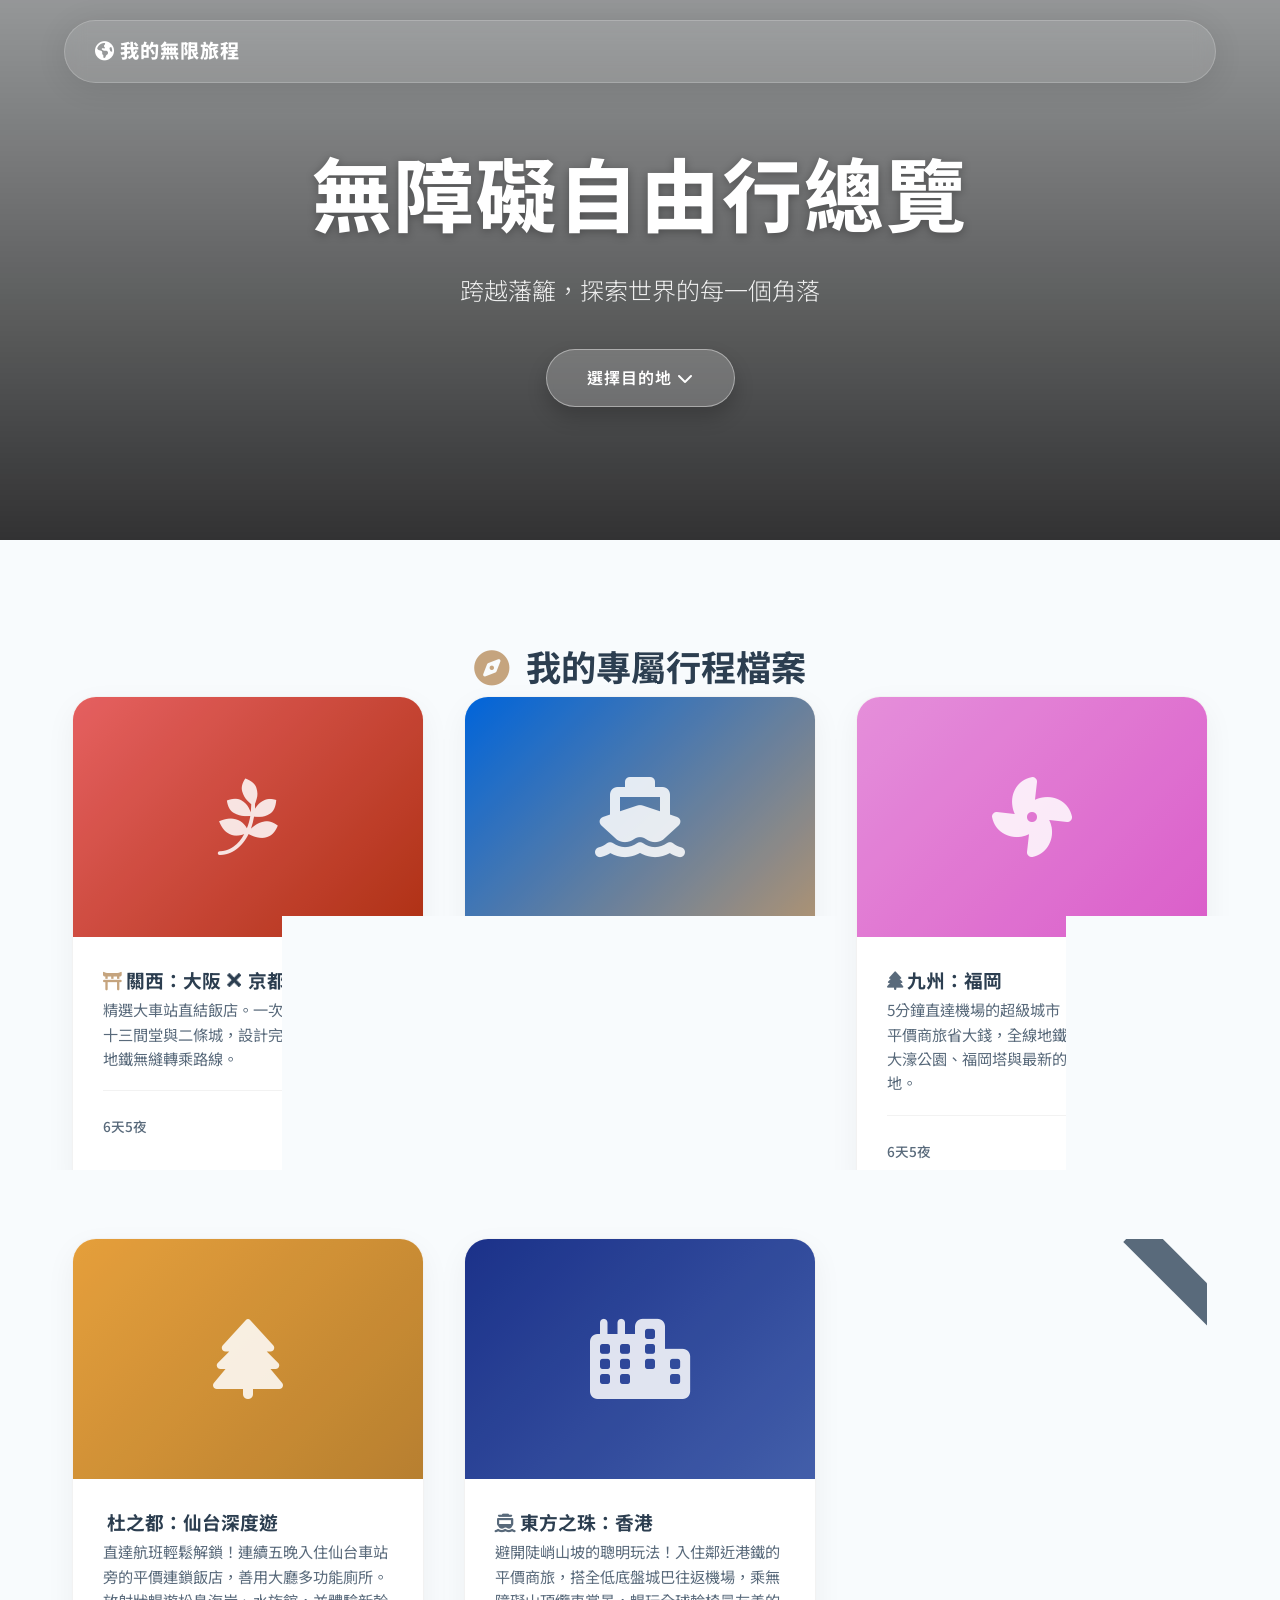
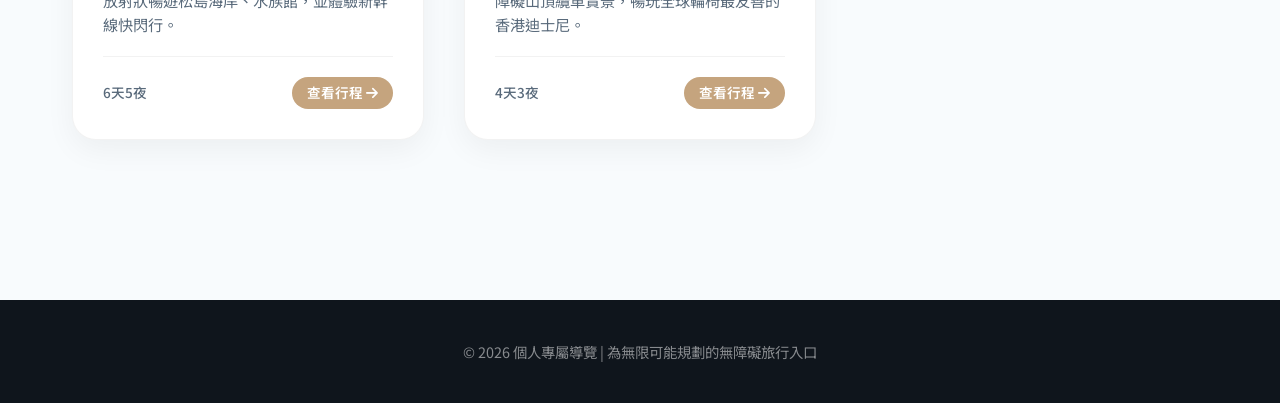
==== commit 990bb886: "Add files via upload" ====
--- a/index.html
+++ b/index.html
@@ -143,7 +143,7 @@
     <!-- Destinations Section -->
     <section id="destinations" class="section glass-section">
         <div class="container">
-            <h2 class="section-title"><i class="fa-solid fa-compass"></i> 已解鎖行程檔案</h2>
+            <h2 class="section-title"><i class="fa-solid fa-compass"></i> 我的專屬行程檔案</h2>
             
             <div class="portal-grid">
                 
@@ -167,28 +167,79 @@
                 <!-- Destination 2: Xiamen -->
                 <a href="xiamen.html" class="dest-link">
                     <div class="card dest-card hover-lift animate-fade-up" style="animation-delay: 0.2s;">
-                        <div class="card-image" style="background: linear-gradient(135deg, #0984E3, #00CEC9);">
-                            <i class="fa-solid fa-water" style="font-size: 5rem; color: rgba(255,255,255,0.85);"></i>
-                        </div>
-                        <div class="card-content">
-                            <h3><i class="fa-solid fa-ship" style="color:var(--accent-gold)"></i> 海上花園：廈門鷺島</h3>
-                            <p class="hotel-desc">全新無障礙地鐵全線直達！入住中山路平坦直結五星飯店，探索集美學村與雙子塔雲端觀海，全程避開高難度山坡。</p>
-                            <div class="dest-meta">
-                                <span>3天2夜</span>
-                                <div class="dest-btn">查看行程 <i class="fa-solid fa-arrow-right"></i></div>
-                            </div>
-                        </div>
-                    </div>
-                </a>
-
-                <!-- Destination 3: Placeholder -->
-                <div class="card dest-card coming-soon-card animate-fade-up" style="animation-delay: 0.3s; cursor: default;">
+                        <div class="card-image" style="background: linear-gradient(135deg, #0070f3, #c5a47e);">
+                            <i class="fa-solid fa-ship" style="font-size: 5rem; color: rgba(255,255,255,0.85);"></i>
+                        </div>
+                        <div class="card-content">
+                            <h3><i class="fa-solid fa-building" style="color:var(--text-muted)"></i> 福建：廈門</h3>
+                            <p class="hotel-desc">搭乘小三通船班直達！體驗大陸「神隱少女版」海上地鐵，遊歷閩南嘉庚學村建築，並於寬廣平坦的五緣灣濕地水上迷宮漫遊。</p>
+                            <div class="dest-meta">
+                                <span>4天3夜</span>
+                                <div class="dest-btn">查看行程 <i class="fa-solid fa-arrow-right"></i></div>
+                            </div>
+                        </div>
+                    </div>
+                </a>
+
+                <!-- Destination 3: Fukuoka -->
+                <a href="fukuoka.html" class="dest-link">
+                    <div class="card dest-card hover-lift animate-fade-up" style="animation-delay: 0.3s;">
+                        <div class="card-image" style="background: linear-gradient(135deg, #FF9FF3, #F368E0);">
+                            <i class="fa-solid fa-fan" style="font-size: 5rem; color: rgba(255,255,255,0.85);"></i>
+                        </div>
+                        <div class="card-content">
+                            <h3><i class="fa-solid fa-tree" style="color:var(--text-muted)"></i> 九州：福岡</h3>
+                            <p class="hotel-desc">5分鐘直達機場的超級城市！入住博多站旁平價商旅省大錢，全線地鐵取代公車，征服大濠公園、福岡塔與最新的實物大鋼彈基地。</p>
+                            <div class="dest-meta">
+                                <span>6天5夜</span>
+                                <div class="dest-btn">查看行程 <i class="fa-solid fa-arrow-right"></i></div>
+                            </div>
+                        </div>
+                    </div>
+                </a>
+
+                <!-- Destination 4: Sendai -->
+                <a href="sendai.html" class="dest-link">
+                    <div class="card dest-card hover-lift animate-fade-up" style="animation-delay: 0.4s;">
+                        <div class="card-image" style="background: linear-gradient(135deg, #FFB142, #CC8E35);">
+                            <i class="fa-solid fa-tree" style="font-size: 5rem; color: rgba(255,255,255,0.85);"></i>
+                        </div>
+                        <div class="card-content">
+                            <h3><i class="fa-solid fa-shinkansen" style="color:var(--text-muted)"></i> 杜之都：仙台深度遊</h3>
+                            <p class="hotel-desc">直達航班輕鬆解鎖！連續五晚入住仙台車站旁的平價連鎖飯店，善用大廳多功能廁所。放射狀暢遊松島海岸、水族館，並體驗新幹線快閃行。</p>
+                            <div class="dest-meta">
+                                <span>6天5夜</span>
+                                <div class="dest-btn">查看行程 <i class="fa-solid fa-arrow-right"></i></div>
+                            </div>
+                        </div>
+                    </div>
+                </a>
+
+                <!-- Destination 5: Hong Kong -->
+                <a href="hongkong.html" class="dest-link">
+                    <div class="card dest-card hover-lift animate-fade-up" style="animation-delay: 0.5s;">
+                        <div class="card-image" style="background: linear-gradient(135deg, #1e3799, #4a69bd);">
+                            <i class="fa-solid fa-city" style="font-size: 5rem; color: rgba(255,255,255,0.85);"></i>
+                        </div>
+                        <div class="card-content">
+                            <h3><i class="fa-solid fa-ferry" style="color:var(--text-muted)"></i> 東方之珠：香港</h3>
+                            <p class="hotel-desc">避開陡峭山坡的聰明玩法！入住鄰近港鐵的平價商旅，搭全低底盤城巴往返機場，乘無障礙山頂纜車賞景，暢玩全球輪椅最友善的香港迪士尼。</p>
+                            <div class="dest-meta">
+                                <span>4天3夜</span>
+                                <div class="dest-btn">查看行程 <i class="fa-solid fa-arrow-right"></i></div>
+                            </div>
+                        </div>
+                    </div>
+                </a>
+
+                <!-- Destination 6: Placeholder -->
+                <div class="card dest-card coming-soon-card animate-fade-up" style="animation-delay: 0.6s; cursor: default;">
                     <div class="card-image" style="background: linear-gradient(135deg, #E2E2E2, #B2BEC3);">
                         <i class="fa-solid fa-plane-departure" style="font-size: 5rem; color: rgba(255,255,255,0.5);"></i>
                     </div>
                     <div class="card-content">
                         <h3><i class="fa-solid fa-location-dot" style="color:#7F8FA6"></i> 新增目的地</h3>
-                        <p class="hotel-desc">下一個夢想地點在哪裡？如果您想增加新的城市（如東京、首爾或是歐洲），隨時呼叫助理為您生成新路線檔。</p>
+                        <p class="hotel-desc">下一個夢想地點在哪裡？如果您想增加新的城市（如首爾、曼谷或是歐洲），隨時呼叫助理為您生成新路線檔。</p>
                         <div class="dest-meta">
                             <span>待解鎖</span>
                             <div class="dest-btn" style="background: #DFE6E9; color: #636E72;">敬請期待</div>
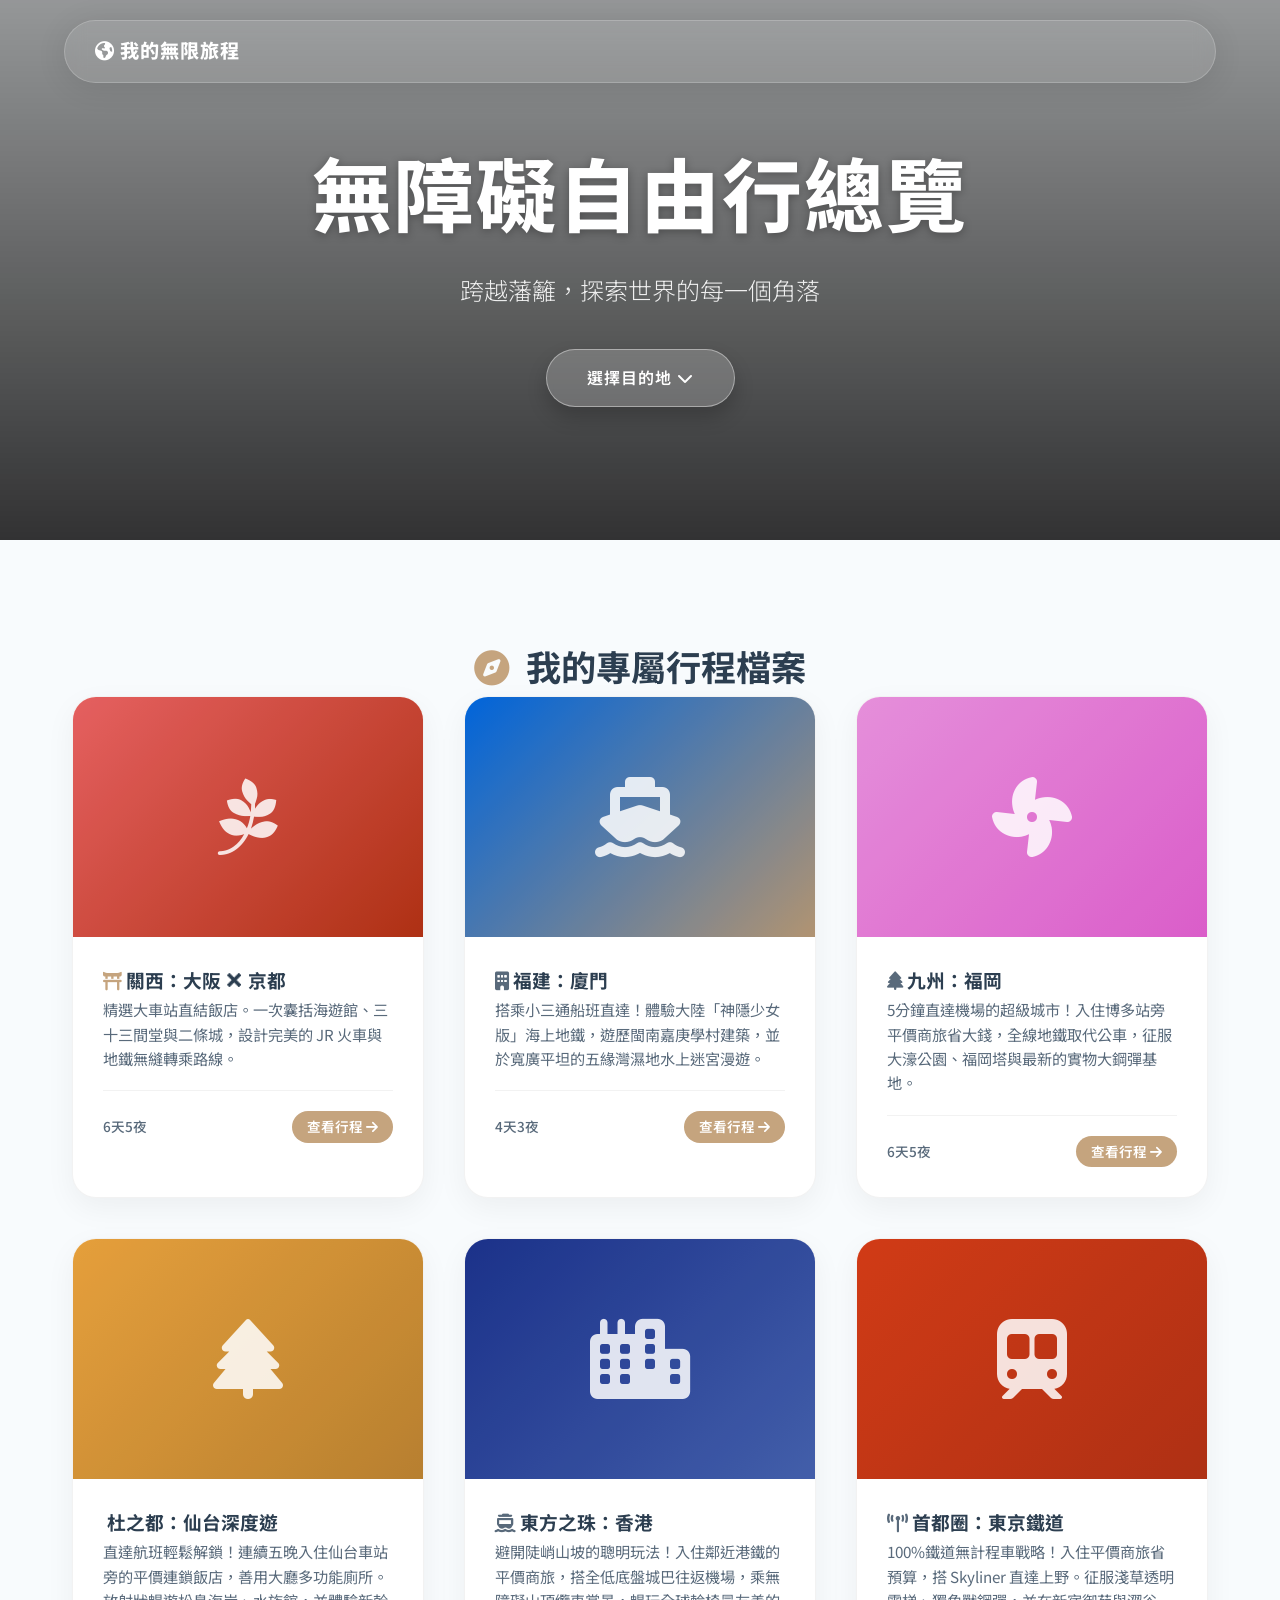
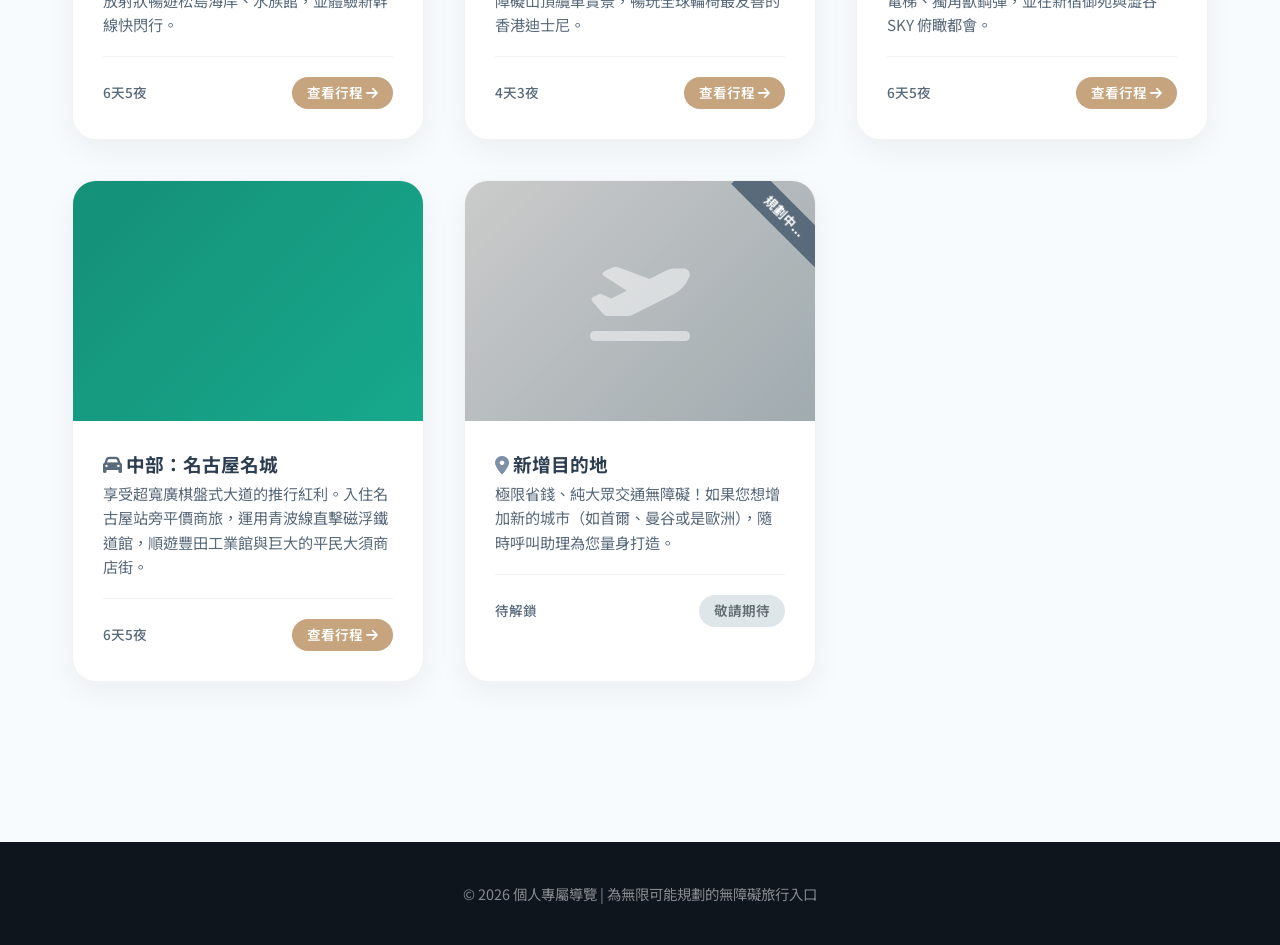
==== commit 5e028176: "Add files via upload" ====
--- a/index.html
+++ b/index.html
@@ -232,14 +232,48 @@
                     </div>
                 </a>
 
-                <!-- Destination 6: Placeholder -->
-                <div class="card dest-card coming-soon-card animate-fade-up" style="animation-delay: 0.6s; cursor: default;">
+                <!-- Destination 6: Tokyo -->
+                <a href="tokyo.html" class="dest-link">
+                    <div class="card dest-card hover-lift animate-fade-up" style="animation-delay: 0.6s;">
+                        <div class="card-image" style="background: linear-gradient(135deg, #e84118, #c23616);">
+                            <i class="fa-solid fa-train-subway" style="font-size: 5rem; color: rgba(255,255,255,0.85);"></i>
+                        </div>
+                        <div class="card-content">
+                            <h3><i class="fa-solid fa-tower-broadcast" style="color:var(--text-muted)"></i> 首都圈：東京鐵道</h3>
+                            <p class="hotel-desc">100%鐵道無計程車戰略！入住平價商旅省預算，搭 Skyliner 直達上野。征服淺草透明電梯、獨角獸鋼彈，並在新宿御苑與澀谷 SKY 俯瞰都會。</p>
+                            <div class="dest-meta">
+                                <span>6天5夜</span>
+                                <div class="dest-btn">查看行程 <i class="fa-solid fa-arrow-right"></i></div>
+                            </div>
+                        </div>
+                    </div>
+                </a>
+
+                <!-- Destination 7: Nagoya -->
+                <a href="nagoya.html" class="dest-link">
+                    <div class="card dest-card hover-lift animate-fade-up" style="animation-delay: 0.7s;">
+                        <div class="card-image" style="background: linear-gradient(135deg, #16a085, #1abc9c);">
+                            <i class="fa-solid fa-shinkansen" style="font-size: 5rem; color: rgba(255,255,255,0.85);"></i>
+                        </div>
+                        <div class="card-content">
+                            <h3><i class="fa-solid fa-car" style="color:var(--text-muted)"></i> 中部：名古屋名城</h3>
+                            <p class="hotel-desc">享受超寬廣棋盤式大道的推行紅利。入住名古屋站旁平價商旅，運用青波線直擊磁浮鐵道館，順遊豐田工業館與巨大的平民大須商店街。</p>
+                            <div class="dest-meta">
+                                <span>6天5夜</span>
+                                <div class="dest-btn">查看行程 <i class="fa-solid fa-arrow-right"></i></div>
+                            </div>
+                        </div>
+                    </div>
+                </a>
+
+                <!-- Destination 8: Placeholder -->
+                <div class="card dest-card coming-soon-card animate-fade-up" style="animation-delay: 0.8s; cursor: default;">
                     <div class="card-image" style="background: linear-gradient(135deg, #E2E2E2, #B2BEC3);">
                         <i class="fa-solid fa-plane-departure" style="font-size: 5rem; color: rgba(255,255,255,0.5);"></i>
                     </div>
                     <div class="card-content">
                         <h3><i class="fa-solid fa-location-dot" style="color:#7F8FA6"></i> 新增目的地</h3>
-                        <p class="hotel-desc">下一個夢想地點在哪裡？如果您想增加新的城市（如首爾、曼谷或是歐洲），隨時呼叫助理為您生成新路線檔。</p>
+                        <p class="hotel-desc">極限省錢、純大眾交通無障礙！如果您想增加新的城市（如首爾、曼谷或是歐洲），隨時呼叫助理為您量身打造。</p>
                         <div class="dest-meta">
                             <span>待解鎖</span>
                             <div class="dest-btn" style="background: #DFE6E9; color: #636E72;">敬請期待</div>
